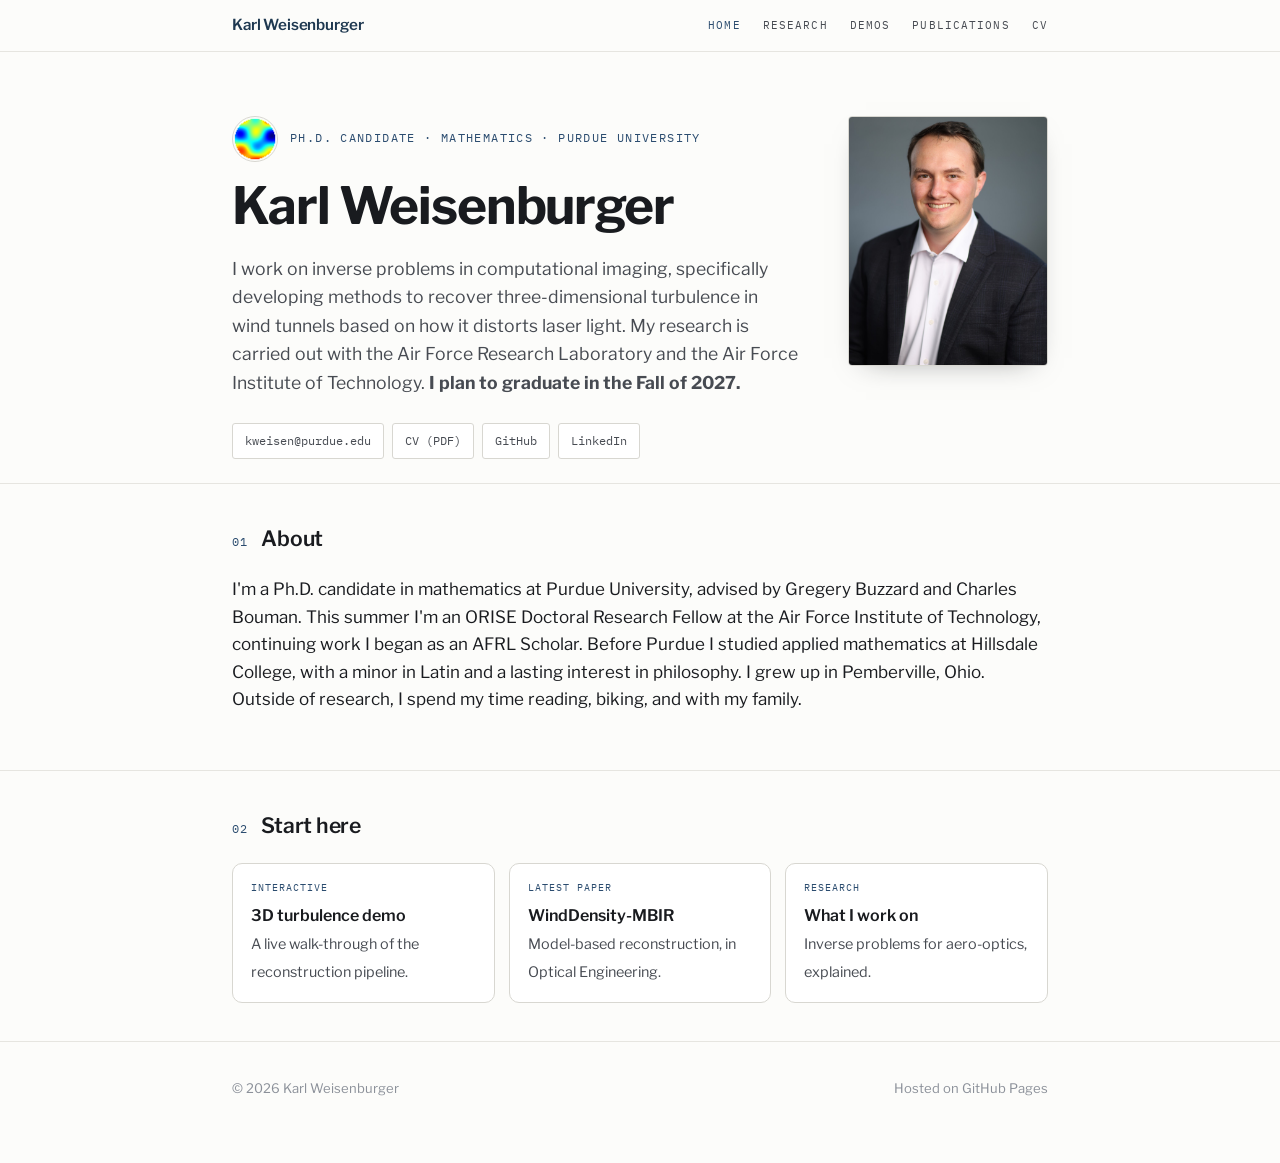
==== index.html @ 334814ea "Initial commit of website files" ====
<!doctype html>
<html lang="en">
<head>
<meta charset="utf-8">
<meta name="viewport" content="width=device-width, initial-scale=1.0">
<title>Karl Weisenburger</title>
<meta name="description" content="Karl Weisenburger, Ph.D. candidate in mathematics at Purdue. Inverse problems and model-based reconstruction for aero-optics.">
<meta property="og:title" content="Karl Weisenburger">
<meta property="og:description" content="Ph.D. candidate in mathematics at Purdue. Inverse problems, computational imaging, tomographic wavefront sensing.">
<link rel="preconnect" href="https://fonts.googleapis.com">
<link rel="preconnect" href="https://fonts.gstatic.com" crossorigin>
<link href="https://fonts.googleapis.com/css2?family=Libre+Franklin:wght@400;500;600;700&family=IBM+Plex+Mono:wght@400;500&display=swap" rel="stylesheet">
<link rel="stylesheet" href="style.css">
<script>document.documentElement.classList.add('js');</script>
</head>
<body>

<nav><div class="wrap">
  <a class="brand" href="index.html">Karl Weisenburger</a>
  <span class="links">
    <a class="here" href="index.html">Home</a>
    <a href="research.html">Research</a>
    <a href="demos.html">Demos</a>
    <a href="publications.html">Publications</a>
    <a href="cv.pdf">CV</a>
  </span>
</div></nav>

<header class="hero">
  <div class="wrap">
    <div class="hero-grid">
      <div>
        <div class="mark">
          <canvas id="cvChip" width="48" height="48" aria-hidden="true"></canvas>
          <p class="eyebrow">Ph.D. Candidate · Mathematics · Purdue University</p>
        </div>
        <h1>Karl Weisenburger</h1>
        <p class="intro">I work on inverse problems in computational imaging, specifically developing methods to recover three-dimensional turbulence in wind tunnels based on how it distorts laser light. My research is carried out with the Air Force Research Laboratory and the Air Force Institute of Technology. <b>I plan to graduate in the Fall of 2027.</b></p>
        <div class="contacts">
          <a href="mailto:kweisen@purdue.edu">kweisen@purdue.edu</a>
          <a href="cv.pdf">CV (PDF)</a>
          <a href="https://github.com/Karl-Weisenburger">GitHub</a>
          <a href="https://www.linkedin.com/in/karl-weisenburger-776937213">LinkedIn</a>
        </div>
      </div>
      <div class="portrait">
        <img src="photo.jpg" alt="Karl Weisenburger" onerror="this.replaceWith(Object.assign(document.createElement('div'),{className:'ph',textContent:'KW'}));">
      </div>
    </div>
  </div>
</header>

<section>
  <div class="wrap reveal">
    <div class="sec-head"><span class="sec-num">01</span><h2>About</h2></div>
    <p>I'm a Ph.D. candidate in mathematics at Purdue University, advised by Gregery Buzzard and Charles Bouman. This summer I'm an ORISE Doctoral Research Fellow at the Air Force Institute of Technology, continuing work I began as an AFRL Scholar. Before Purdue I studied applied mathematics at Hillsdale College, with a minor in Latin and a lasting interest in philosophy. I grew up in Pemberville, Ohio. Outside of research, I spend my time reading, biking, and with my family.</p>
  </div>
</section>

<section>
  <div class="wrap reveal">
    <div class="sec-head"><span class="sec-num">02</span><h2>Start here</h2></div>
    <div class="cards">
      <a class="lcard" href="demos.html">
        <span class="lk">Interactive</span>
        <span class="lt">3D turbulence demo</span>
        <span class="ls">A live walk-through of the reconstruction pipeline.</span>
      </a>
      <a class="lcard" href="publications.html">
        <span class="lk">Latest paper</span>
        <span class="lt">WindDensity-MBIR</span>
        <span class="ls">Model-based reconstruction, in Optical Engineering.</span>
      </a>
      <a class="lcard" href="research.html">
        <span class="lk">Research</span>
        <span class="lt">What I work on</span>
        <span class="ls">Inverse problems for aero-optics, explained.</span>
      </a>
    </div>
  </div>
</section>

<footer><div class="wrap">
  <span>&copy; <span id="yr">2026</span> Karl Weisenburger</span>
  <span>Hosted on GitHub Pages</span>
</div></footer>

<script>
  document.getElementById('yr').textContent = new Date().getFullYear();
  var els = document.querySelectorAll('.reveal');
  if ('IntersectionObserver' in window){
    var io = new IntersectionObserver(function(es){ es.forEach(function(e){ if(e.isIntersecting){ e.target.classList.add('in'); io.unobserve(e.target);} }); }, {threshold:0.1});
    els.forEach(function(el){ io.observe(el); });
  } else { els.forEach(function(el){ el.classList.add('in'); }); }

  function mulberry32(a){return function(){a|=0;a=a+0x6D2B79F5|0;var t=Math.imul(a^a>>>15,1|a);t=t+Math.imul(t^t>>>7,61|t)^t;return((t^t>>>14)>>>0)/4294967296;};}
  function jet(t){t=t<0?0:t>1?1:t;var r=1.5-Math.abs(4*t-3),g=1.5-Math.abs(4*t-2),b=1.5-Math.abs(4*t-1);return[Math.round(255*(r<0?0:r>1?1:r)),Math.round(255*(g<0?0:g>1?1:g)),Math.round(255*(b<0?0:b>1?1:b))];}
  function field(N,seed){var rng=mulberry32(seed),c=[];for(var k=0;k<5;k++)c.push({ax:rng()*1.1+0.35,ay:rng()*1.1+0.35,px:rng()*6.283,py:rng()*6.283,amp:rng()*0.8+0.4});var f=new Float32Array(N*N),i=0,mn=1e9,mx=-1e9;for(var y=0;y<N;y++)for(var x=0;x<N;x++){var u=x/N*6.283,v=y/N*6.283,s=0;for(var j=0;j<c.length;j++){var o=c[j];s+=o.amp*Math.sin(o.ax*u+o.px)*Math.cos(o.ay*v+o.py);}f[i]=s;if(s<mn)mn=s;if(s>mx)mx=s;i++;}for(i=0;i<f.length;i++)f[i]=(f[i]-mn)/(mx-mn);return f;}
  (function(){var chip=document.getElementById('cvChip'); if(!chip) return; var N=48,R=N*0.46,cx=N/2-0.5,cy=N/2-0.5,cf=field(N,909),ctx=chip.getContext('2d'),im=ctx.createImageData(N,N),p=im.data;
    for(var y=0;y<N;y++)for(var x=0;x<N;x++){var ii=y*N+x,oo=ii*4,d=Math.sqrt((x-cx)*(x-cx)+(y-cy)*(y-cy)); if(d<=R){var col=jet(cf[ii]);p[oo]=col[0];p[oo+1]=col[1];p[oo+2]=col[2];p[oo+3]=255;}else{p[oo+3]=0;}}
    ctx.putImageData(im,0,0);})();
</script>
</body>
</html>
---- style.css ----
:root{
  --bg:#FCFCFA; --panel:#FFFFFF; --ink:#191B1F; --soft:#474B52; --muted:#8B9099;
  --line:#E6E5E0; --line-2:#D8D7D1; --accent:#2B4C6F; --accent-deep:#1E3850;
  --maxw:880px; --sans:"Libre Franklin",system-ui,sans-serif; --mono:"IBM Plex Mono",ui-monospace,monospace;
}
*{box-sizing:border-box;}
html{scroll-behavior:smooth;}
body{margin:0; background:var(--bg); color:var(--ink); font-family:var(--sans); font-size:17px; line-height:1.62; -webkit-font-smoothing:antialiased; text-rendering:optimizeLegibility;}
a{color:var(--accent-deep); text-decoration:none; border-bottom:1px solid rgba(43,76,111,.3); transition:color .15s,border-color .15s;}
a:hover{color:var(--accent); border-color:var(--accent);}
.wrap{max-width:var(--maxw); margin:0 auto; padding:0 32px;}

nav{position:sticky; top:0; z-index:10; background:rgba(252,252,250,.88); backdrop-filter:blur(6px); border-bottom:1px solid var(--line);}
nav .wrap{display:flex; justify-content:space-between; align-items:center; padding:13px 32px;}
nav .brand{font-weight:600; font-size:.95rem; letter-spacing:-.01em; border:none;}
nav .links{display:flex; gap:22px; flex-wrap:wrap;}
nav .links a{font-family:var(--mono); font-size:.7rem; letter-spacing:.1em; text-transform:uppercase; color:var(--soft); border:none;}
nav .links a:hover{color:var(--accent);}
nav .links a.here{color:var(--accent);}

header.hero{padding:64px 0 24px;}
.hero-grid{display:grid; grid-template-columns:1fr 200px; gap:48px; align-items:start;}
.mark{display:flex; align-items:center; gap:12px; margin:0 0 18px;}
.mark canvas{width:46px; height:46px; border-radius:50%; border:1px solid var(--line-2); display:block;}
.eyebrow{font-family:var(--mono); font-size:.72rem; letter-spacing:.12em; text-transform:uppercase; color:var(--accent); margin:0;}
h1{font-weight:700; font-size:clamp(2.3rem,5.5vw,3.2rem); line-height:1.04; letter-spacing:-.022em; margin:0 0 22px;}
.intro{font-size:1.1rem; color:var(--soft); margin:0 0 26px; max-width:54ch;}
.contacts{display:flex; flex-wrap:wrap; gap:8px;}
.contacts a{font-family:var(--mono); font-size:.76rem; padding:7px 12px; border:1px solid var(--line-2); color:var(--soft); background:var(--panel); border-radius:3px;}
.contacts a:hover{border-color:var(--accent); color:var(--accent);}

.portrait{width:200px; aspect-ratio:4/5; border:1px solid var(--line-2); border-radius:4px; overflow:hidden; position:relative; background:var(--panel); box-shadow:0 10px 28px -18px rgba(25,27,31,.5); justify-self:end;}
.portrait img{width:100%; height:100%; object-fit:cover; display:block;}
.portrait .ph{position:absolute; inset:0; display:flex; align-items:center; justify-content:center; background:#F4F4F0; color:var(--accent); font-weight:600; font-size:2.6rem;}

.pagehead{padding:52px 0 8px;}
.pagehead .eyebrow{margin-bottom:12px;}
.pagehead h1{font-size:clamp(2rem,5vw,2.6rem);}
.pagehead .lead{color:var(--soft); font-size:1.05rem; max-width:60ch; margin:0;}

section{padding:38px 0; border-top:1px solid var(--line);}
section.flush{border-top:none; padding-top:18px;}
.sec-head{display:flex; align-items:baseline; gap:14px; margin:0 0 20px;}
.sec-num{font-family:var(--mono); font-size:.74rem; color:var(--accent); letter-spacing:.05em;}
h2{font-weight:600; font-size:1.32rem; letter-spacing:-.01em; margin:0;}
h3{font-family:var(--mono); font-size:.72rem; letter-spacing:.12em; text-transform:uppercase; color:var(--accent); margin:26px 0 6px; font-weight:500;}
p{margin:0 0 1.05em; color:var(--ink);}
.soft{color:var(--soft);} .muted{color:var(--muted);} strong{font-weight:600;}

ul.facts{list-style:none; padding:0; margin:6px 0 0;}
ul.facts li{display:grid; grid-template-columns:148px 1fr; gap:14px; padding:8px 0; border-bottom:1px solid var(--line); align-items:baseline;}
ul.facts .k{font-family:var(--mono); font-size:.68rem; letter-spacing:.08em; text-transform:uppercase; color:var(--muted);}

.entry{padding:15px 0; border-bottom:1px solid var(--line);}
.entry:last-child{border-bottom:none;}
.entry .title{font-weight:600;}
.entry .where{color:var(--soft); font-size:.95rem;}
.tag{display:inline-block; font-family:var(--mono); font-size:.6rem; letter-spacing:.1em; text-transform:uppercase; color:var(--accent-deep); border:1px solid var(--line-2); padding:2px 7px; border-radius:3px; margin-bottom:7px;}
.doi{font-family:var(--mono); font-size:.78rem;}

.repo{display:flex; gap:13px; align-items:flex-start; padding:16px 18px; border:1px solid var(--line-2); border-radius:8px; background:var(--panel);}
.repo .dot{flex:0 0 auto; width:10px; height:10px; border-radius:50%; background:var(--accent); margin-top:8px;}

.poster{display:grid; grid-template-columns:210px 1fr; gap:22px; align-items:center; margin-top:22px; padding:18px; border:1px solid var(--line); border-radius:8px; background:var(--panel);}
.poster .thumb{border:1px solid var(--line-2); border-radius:5px; overflow:hidden; display:block; background:#EFEFEA;}
.poster .thumb img{width:100%; display:block;}

.cards{display:grid; grid-template-columns:repeat(auto-fit,minmax(210px,1fr)); gap:14px; margin-top:6px;}
a.lcard{display:block; border:1px solid var(--line-2); border-radius:10px; background:var(--panel); padding:16px 18px; color:var(--ink); border-bottom:1px solid var(--line-2);}
a.lcard:hover{border-color:var(--accent); background:#F7F9FB;}
a.lcard .lk{font-family:var(--mono); font-size:.64rem; letter-spacing:.1em; text-transform:uppercase; color:var(--accent); display:block; margin-bottom:6px;}
a.lcard .lt{font-weight:600; font-size:1rem; display:block; margin-bottom:2px;}
a.lcard .ls{color:var(--soft); font-size:.9rem;}

.teaser{display:grid; grid-template-columns:1fr 240px; gap:22px; align-items:center; border:1px solid var(--line-2); border-radius:12px; background:var(--panel); padding:20px; margin-top:8px;}
.teaser .tt{font-weight:600; font-size:1.1rem; margin:0 0 6px;}
.teaser .ts{color:var(--soft); font-size:.96rem; margin:0 0 14px;}
.teaser .launch{display:inline-block; font-family:var(--mono); font-size:.74rem; letter-spacing:.04em; padding:9px 16px; border:1px solid var(--accent); border-radius:4px; color:var(--accent-deep); background:#F3F6FA;}
.teaser .launch:hover{background:var(--accent); color:#fff; border-color:var(--accent);}
.teaser .shot{width:100%; border-radius:8px; border:1px solid var(--line); display:block; background:#0d0d0d;}

footer{padding:36px 0 64px; border-top:1px solid var(--line); color:var(--muted); font-size:.82rem;}
footer .wrap{display:flex; justify-content:space-between; flex-wrap:wrap; gap:10px;}
footer a{color:var(--soft);}

.js .reveal{opacity:0; transform:translateY(12px); transition:opacity .55s ease,transform .55s ease;}
.js .reveal.in{opacity:1; transform:none;}
@media (prefers-reduced-motion:reduce){ .js .reveal{opacity:1!important; transform:none!important;} html{scroll-behavior:auto;} }

@media (max-width:620px){
  .hero-grid{grid-template-columns:1fr; gap:28px;}
  .portrait{justify-self:start; order:-1; width:150px;}
  ul.facts li{grid-template-columns:1fr; gap:2px;}
  header.hero{padding:40px 0 14px;}
  .teaser{grid-template-columns:1fr;}
  .poster{grid-template-columns:1fr;}
}
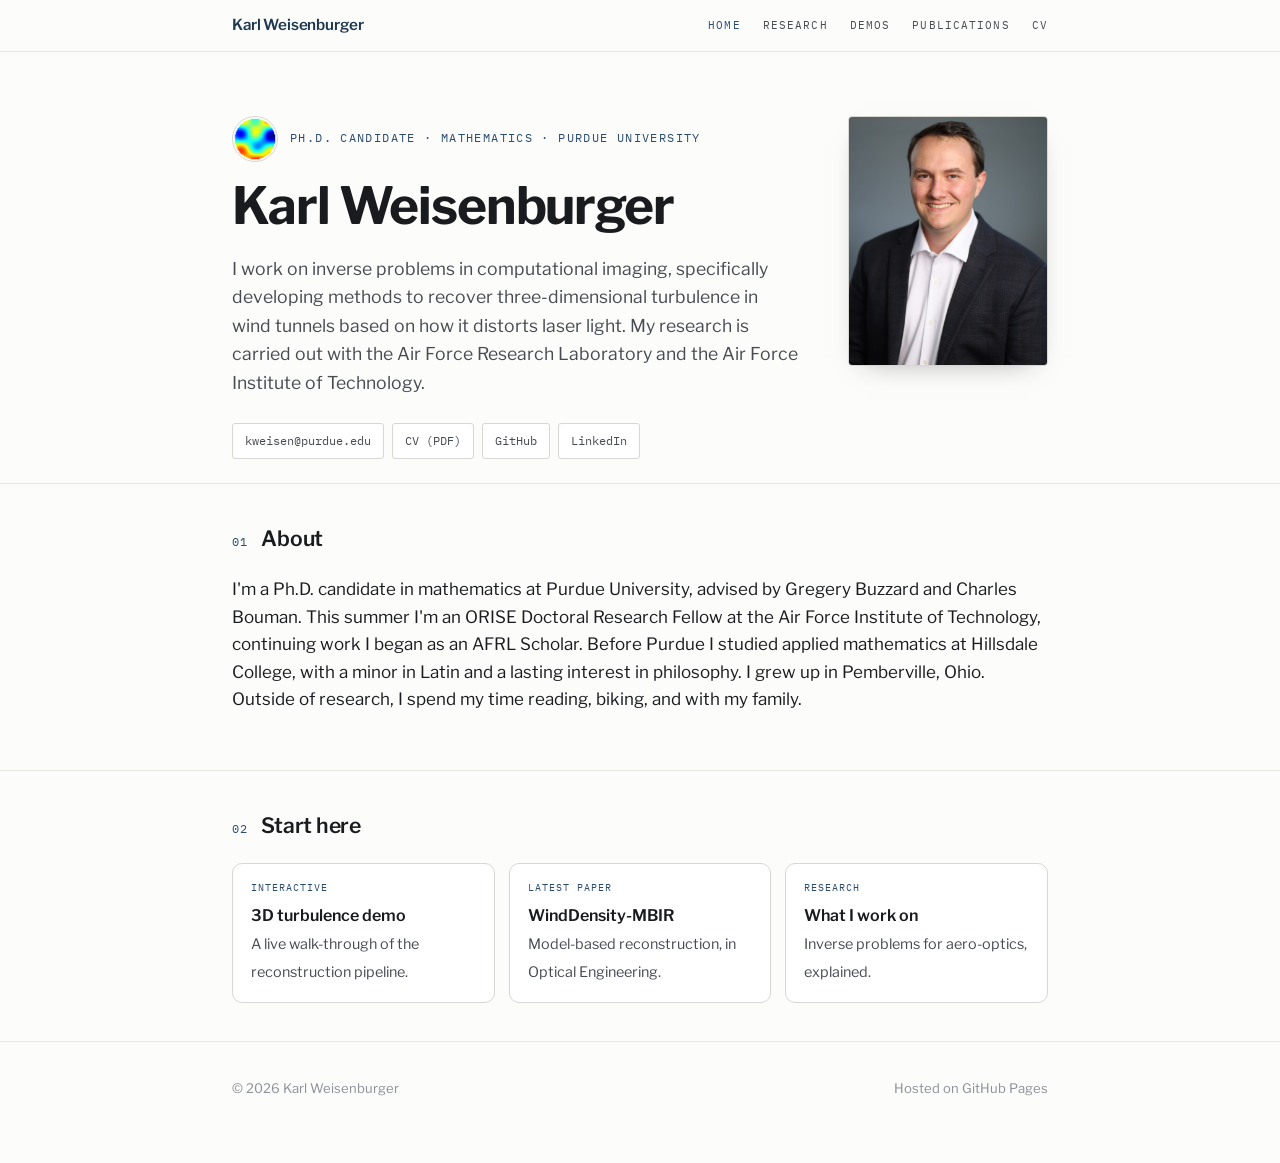
==== commit 5a64e645: "Update introduction paragraph in index.html" ====
--- a/index.html
+++ b/index.html
@@ -35,7 +35,7 @@
           <p class="eyebrow">Ph.D. Candidate · Mathematics · Purdue University</p>
         </div>
         <h1>Karl Weisenburger</h1>
-        <p class="intro">I work on inverse problems in computational imaging, specifically developing methods to recover three-dimensional turbulence in wind tunnels based on how it distorts laser light. My research is carried out with the Air Force Research Laboratory and the Air Force Institute of Technology. <b>I plan to graduate in the Fall of 2027.</b></p>
+        <p class="intro">I work on inverse problems in computational imaging, specifically developing methods to recover three-dimensional turbulence in wind tunnels based on how it distorts laser light. My research is carried out with the Air Force Research Laboratory and the Air Force Institute of Technology.</p>
         <div class="contacts">
           <a href="mailto:kweisen@purdue.edu">kweisen@purdue.edu</a>
           <a href="cv.pdf">CV (PDF)</a>
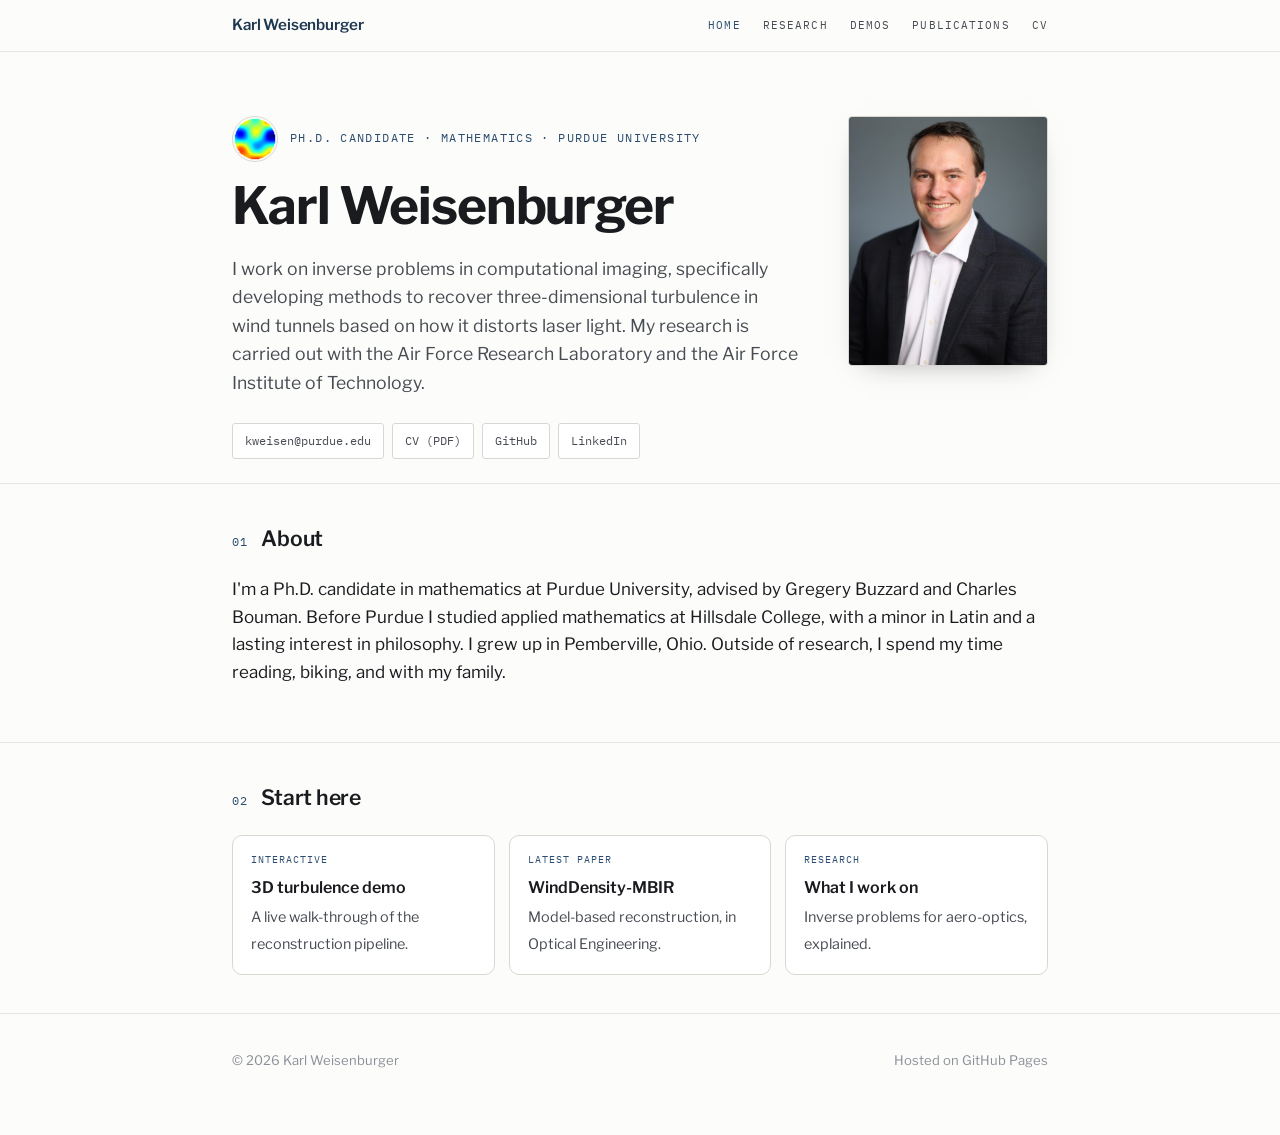
==== commit 2491fac5: "Update front page text" ====
--- a/index.html
+++ b/index.html
@@ -53,7 +53,7 @@
 <section>
   <div class="wrap reveal">
     <div class="sec-head"><span class="sec-num">01</span><h2>About</h2></div>
-    <p>I'm a Ph.D. candidate in mathematics at Purdue University, advised by Gregery Buzzard and Charles Bouman. This summer I'm an ORISE Doctoral Research Fellow at the Air Force Institute of Technology, continuing work I began as an AFRL Scholar. Before Purdue I studied applied mathematics at Hillsdale College, with a minor in Latin and a lasting interest in philosophy. I grew up in Pemberville, Ohio. Outside of research, I spend my time reading, biking, and with my family.</p>
+    <p>I'm a Ph.D. candidate in mathematics at Purdue University, advised by Gregery Buzzard and Charles Bouman. Before Purdue I studied applied mathematics at Hillsdale College, with a minor in Latin and a lasting interest in philosophy. I grew up in Pemberville, Ohio. Outside of research, I spend my time reading, biking, and with my family.</p>
   </div>
 </section>
 
@@ -100,5 +100,7 @@
     for(var y=0;y<N;y++)for(var x=0;x<N;x++){var ii=y*N+x,oo=ii*4,d=Math.sqrt((x-cx)*(x-cx)+(y-cy)*(y-cy)); if(d<=R){var col=jet(cf[ii]);p[oo]=col[0];p[oo+1]=col[1];p[oo+2]=col[2];p[oo+3]=255;}else{p[oo+3]=0;}}
     ctx.putImageData(im,0,0);})();
 </script>
+  <script data-goatcounter="https://karl-weisenburger.goatcounter.com/count"
+        async src="//gc.zgo.at/count.js"></script>
 </body>
 </html>
